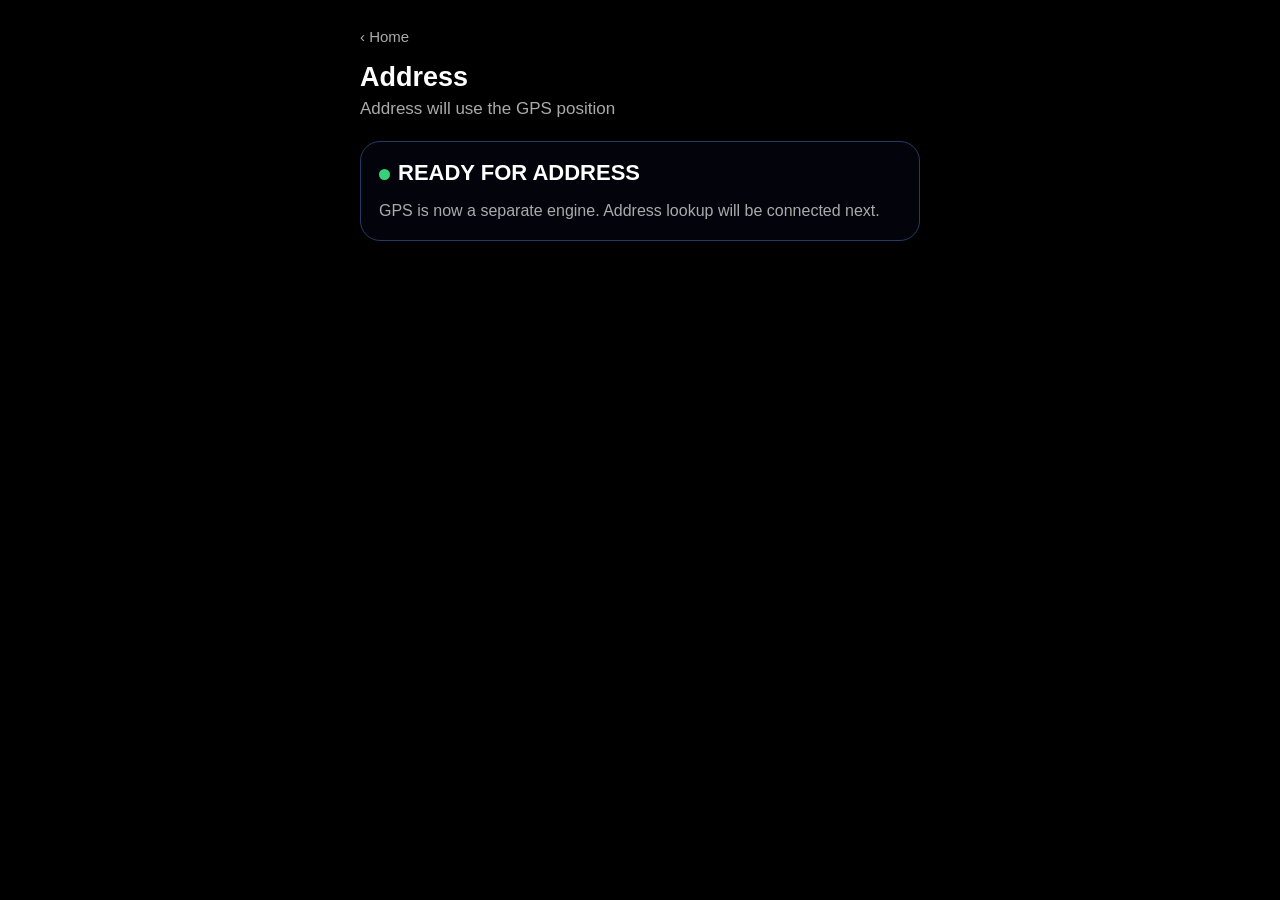
==== pages/address.html @ 516d3661 "Add modular page shell" ====
<!doctype html><html><head><meta charset="utf-8"><meta name="viewport" content="width=device-width,initial-scale=1,viewport-fit=cover"><title>Address</title><link rel="stylesheet" href="../css/gps.css"></head><body><main><div class="top"><a href="../index.html">‹ Home</a><h1>Address</h1><div class="sub">Address will use the GPS position</div></div><section class="status"><span class="dot"></span><b>READY FOR ADDRESS</b><div class="message">GPS is now a separate engine. Address lookup will be connected next.</div></section></main></body></html>
---- css/gps.css ----
*{box-sizing:border-box}html,body{margin:0;min-height:100%;font-family:-apple-system,BlinkMacSystemFont,"SF Pro Display",sans-serif;background:#000;color:#fff}body{padding:env(safe-area-inset-top) 18px env(safe-area-inset-bottom);display:flex;justify-content:center}main{width:min(560px,100%);padding:28px 0}.top a{color:#aaa;text-decoration:none;font-size:15px}.top h1{font-size:27px;margin:16px 0 6px}.sub{color:#aaa;font-size:17px;margin-bottom:22px}.status{padding:18px;border-radius:20px;background:#03040b;border:1px solid #243b63;margin-bottom:16px}.status b{font-size:22px}.dot{display:inline-block;width:11px;height:11px;border-radius:50%;background:#36d27a;margin-right:8px}.message{margin-top:14px;color:#aaa;line-height:1.4}.grid{display:grid;grid-template-columns:1fr 1fr;gap:12px}.card{padding:17px;border-radius:18px;background:#03040b;border:1px solid #243b63}.label{font-size:12px;color:#999;text-transform:uppercase}.value{font-size:20px;font-weight:600;margin-top:8px}button{width:100%;margin-top:18px;padding:17px;border:0;border-radius:18px;background:#fff;color:#111;font-size:17px;font-weight:700}.note{margin-top:18px;color:#999;font-size:13px;line-height:1.5}
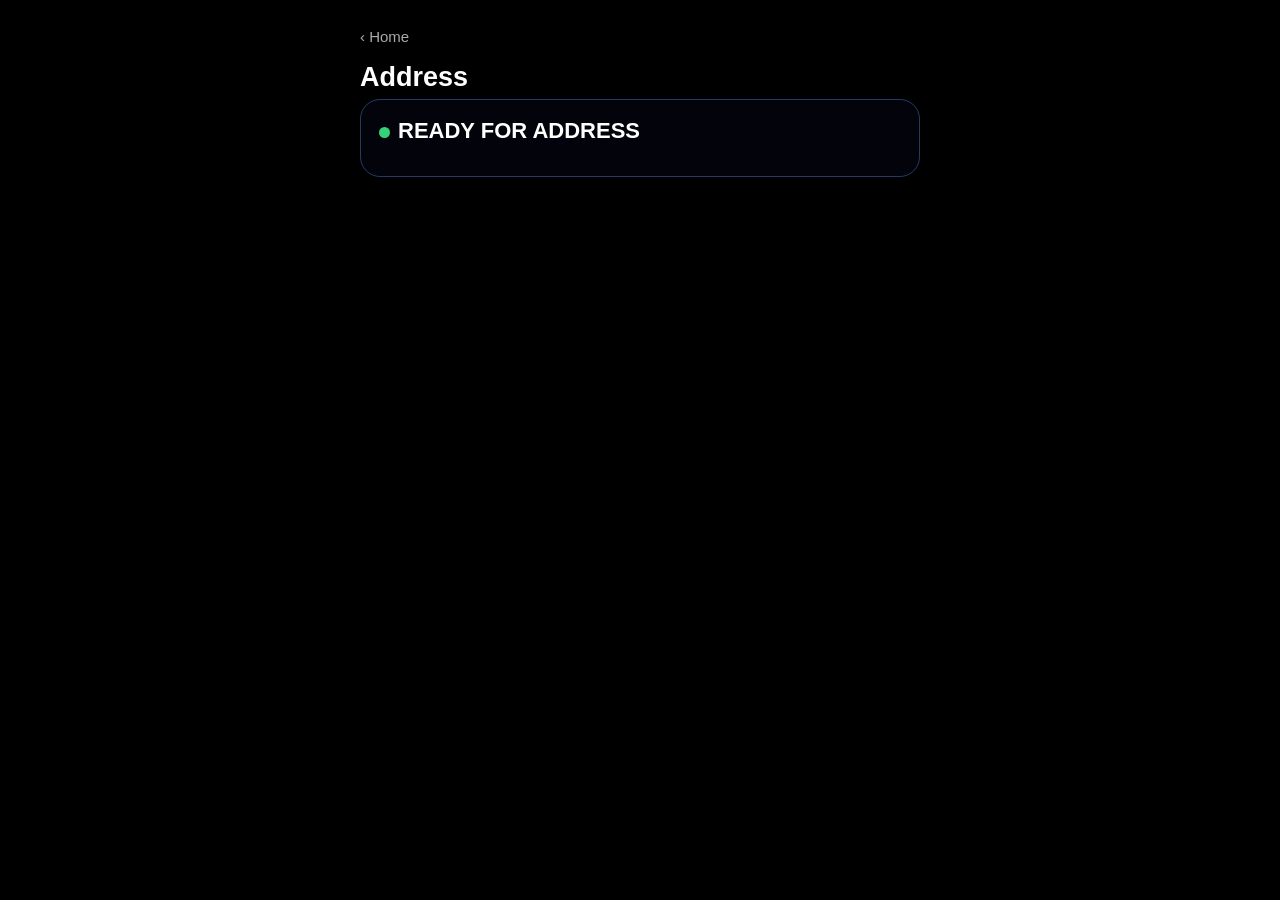
==== commit 6f56dbe7: "Simplify Address page" ====
--- a/pages/address.html
+++ b/pages/address.html
@@ -1 +1 @@
-<!doctype html><html><head><meta charset="utf-8"><meta name="viewport" content="width=device-width,initial-scale=1,viewport-fit=cover"><title>Address</title><link rel="stylesheet" href="../css/gps.css"></head><body><main><div class="top"><a href="../index.html">‹ Home</a><h1>Address</h1><div class="sub">Address will use the GPS position</div></div><section class="status"><span class="dot"></span><b>READY FOR ADDRESS</b><div class="message">GPS is now a separate engine. Address lookup will be connected next.</div></section></main></body></html>+<!doctype html><html><head><meta charset="utf-8"><meta name="viewport" content="width=device-width,initial-scale=1,viewport-fit=cover"><title>Address</title><link rel="stylesheet" href="../css/gps.css"></head><body><main><div class="top"><a href="../index.html">‹ Home</a><h1>Address</h1></div><section class="status"><span class="dot"></span><b>READY FOR ADDRESS</b><div class="message"></div></section></main></body></html>
--- a/css/gps.css
+++ b/css/gps.css
@@ -1 +1,7 @@
-*{box-sizing:border-box}html,body{margin:0;min-height:100%;font-family:-apple-system,BlinkMacSystemFont,"SF Pro Display",sans-serif;background:#000;color:#fff}body{padding:env(safe-area-inset-top) 18px env(safe-area-inset-bottom);display:flex;justify-content:center}main{width:min(560px,100%);padding:28px 0}.top a{color:#aaa;text-decoration:none;font-size:15px}.top h1{font-size:27px;margin:16px 0 6px}.sub{color:#aaa;font-size:17px;margin-bottom:22px}.status{padding:18px;border-radius:20px;background:#03040b;border:1px solid #243b63;margin-bottom:16px}.status b{font-size:22px}.dot{display:inline-block;width:11px;height:11px;border-radius:50%;background:#36d27a;margin-right:8px}.message{margin-top:14px;color:#aaa;line-height:1.4}.grid{display:grid;grid-template-columns:1fr 1fr;gap:12px}.card{padding:17px;border-radius:18px;background:#03040b;border:1px solid #243b63}.label{font-size:12px;color:#999;text-transform:uppercase}.value{font-size:20px;font-weight:600;margin-top:8px}button{width:100%;margin-top:18px;padding:17px;border:0;border-radius:18px;background:#fff;color:#111;font-size:17px;font-weight:700}.note{margin-top:18px;color:#999;font-size:13px;line-height:1.5}+*{box-sizing:border-box}html,body{margin:0;min-height:100%;font-family:-apple-system,BlinkMacSystemFont,"SF Pro Display",sans-serif;background:#000;color:#fff}body{padding:env(safe-area-inset-top) 18px env(safe-area-inset-bottom);display:flex;justify-content:center}main{width:min(560px,100%);padding:28px 0}.top a{color:#aaa;text-decoration:none;font-size:15px}.top h1{font-size:27px;margin:16px 0 6px}.sub{color:#aaa;font-size:17px;margin-bottom:22px}.status{padding:18px;border-radius:20px;background:#03040b;border:1px solid #243b63;margin-bottom:16px}.status b{font-size:22px}.dot{display:inline-block;width:11px;height:11px;border-radius:50%;background:#36d27a;margin-right:8px}.message{margin-top:14px;color:#aaa;line-height:1.4}.grid{display:grid;grid-template-columns:1fr 1fr;gap:12px}.card{padding:17px;border-radius:18px;background:#03040b;border:1px solid #243b63}.label{font-size:12px;color:#999;text-transform:uppercase}.value{font-size:20px;font-weight:600;margin-top:8px}button{width:100%;margin-top:18px;padding:17px;border:0;border-radius:18px;background:#fff;color:#111;font-size:17px;font-weight:700}.note{margin-top:18px;color:#999;font-size:13px;line-height:1.5}
+.status-controls{display:grid;grid-template-columns:1fr 1fr;gap:12px;margin-bottom:14px}
+.status-btn{border:1px solid #33445f;border-radius:18px;padding:15px;background:#10151e;color:#fff;display:flex;align-items:center;justify-content:center;gap:9px;font-size:16px;min-height:56px}
+.status-btn .status-dot{width:11px;height:11px;border-radius:50%;background:#888}
+.status-btn.on{border-color:#207a46;background:#092517}.status-btn.on .status-dot{background:#35d477}
+.status-btn.weak{border-color:#9a741d;background:#2a2108}.status-btn.weak .status-dot{background:#f2c94c}
+.status-btn.off{border-color:#873535;background:#2b0c0c}.status-btn.off .status-dot{background:#ef4d4d}
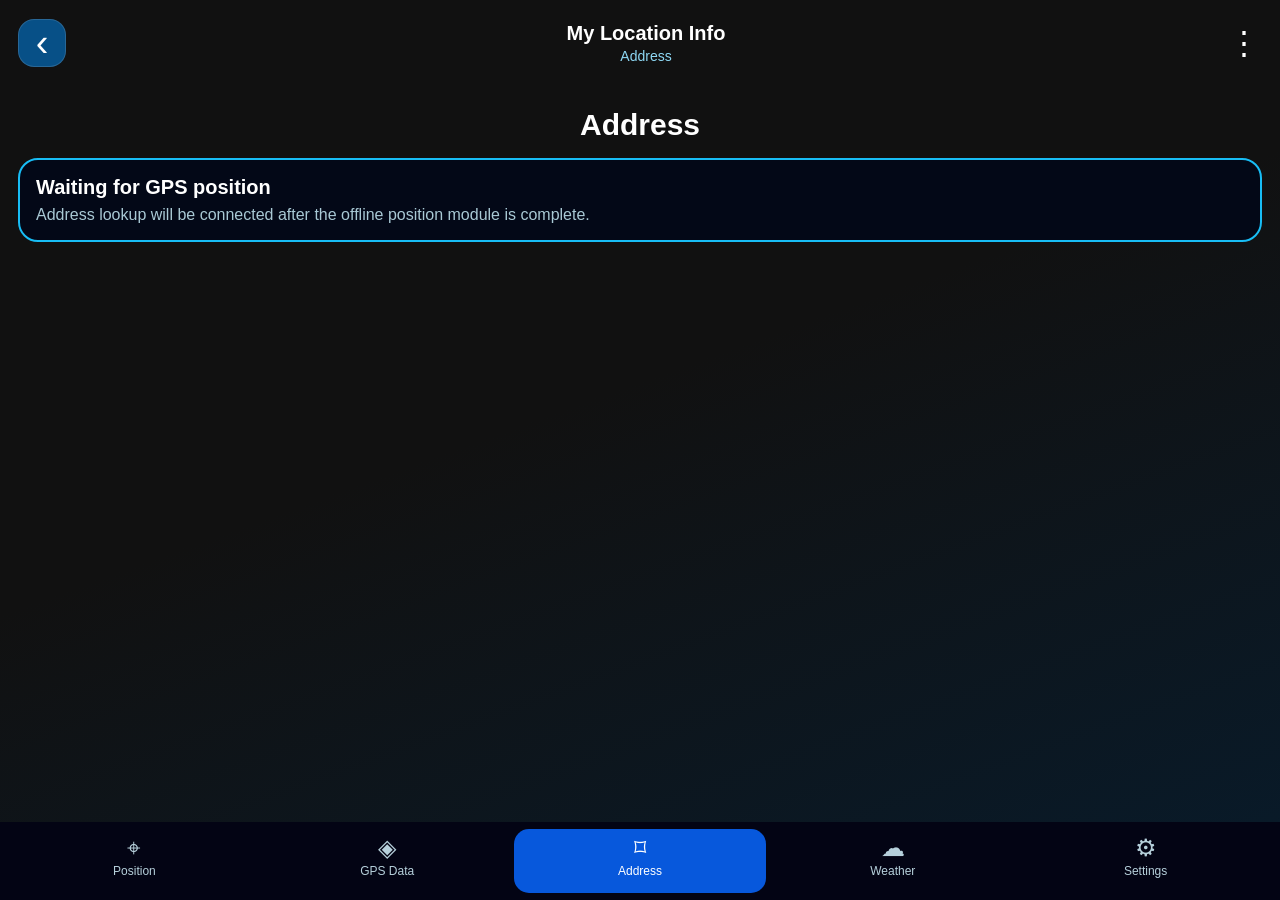
==== commit 54332352: "Make Address page fixed shell with vertical scrolling" ====
--- a/pages/address.html
+++ b/pages/address.html
@@ -1 +1 @@
-<!doctype html><html><head><meta charset="utf-8"><meta name="viewport" content="width=device-width,initial-scale=1,viewport-fit=cover"><title>Address</title><link rel="stylesheet" href="../css/gps.css"></head><body><main><div class="top"><a href="../index.html">‹ Home</a><h1>Address</h1></div><section class="status"><span class="dot"></span><b>READY FOR ADDRESS</b><div class="message"></div></section></main></body></html>+<!doctype html><html lang="en"><head><meta charset="utf-8"><meta name="viewport" content="width=device-width,initial-scale=1,viewport-fit=cover,user-scalable=no"><meta name="theme-color" content="#111"><title>Address — My Location Info</title><link rel="stylesheet" href="../css/gps.css"></head><body><main class="gpsPage"><header class="appHead"><a class="back" href="../index.html">‹</a><div><div class="appName">My Location Info</div><div class="pageName">Address</div></div><button class="menu">⋮</button></header><section class="scrollArea"><section class="positionHero"><h1>Address</h1></section><section class="fixBanner"><b>Waiting for GPS position</b><span>Address lookup will be connected after the offline position module is complete.</span></section></section><nav class="bottomNav"><a class="" href="position.html">⌖<span>Position</span></a><a class="" href="gps.html">◈<span>GPS Data</span></a><a class="active" href="address.html">⌑<span>Address</span></a><a class="" href="weather.html">☁<span>Weather</span></a><a href="../index.html">⚙<span>Settings</span></a></nav></main></body></html>
--- a/css/gps.css
+++ b/css/gps.css
@@ -1,7 +1 @@
-*{box-sizing:border-box}html,body{margin:0;min-height:100%;font-family:-apple-system,BlinkMacSystemFont,"SF Pro Display",sans-serif;background:#000;color:#fff}body{padding:env(safe-area-inset-top) 18px env(safe-area-inset-bottom);display:flex;justify-content:center}main{width:min(560px,100%);padding:28px 0}.top a{color:#aaa;text-decoration:none;font-size:15px}.top h1{font-size:27px;margin:16px 0 6px}.sub{color:#aaa;font-size:17px;margin-bottom:22px}.status{padding:18px;border-radius:20px;background:#03040b;border:1px solid #243b63;margin-bottom:16px}.status b{font-size:22px}.dot{display:inline-block;width:11px;height:11px;border-radius:50%;background:#36d27a;margin-right:8px}.message{margin-top:14px;color:#aaa;line-height:1.4}.grid{display:grid;grid-template-columns:1fr 1fr;gap:12px}.card{padding:17px;border-radius:18px;background:#03040b;border:1px solid #243b63}.label{font-size:12px;color:#999;text-transform:uppercase}.value{font-size:20px;font-weight:600;margin-top:8px}button{width:100%;margin-top:18px;padding:17px;border:0;border-radius:18px;background:#fff;color:#111;font-size:17px;font-weight:700}.note{margin-top:18px;color:#999;font-size:13px;line-height:1.5}
-.status-controls{display:grid;grid-template-columns:1fr 1fr;gap:12px;margin-bottom:14px}
-.status-btn{border:1px solid #33445f;border-radius:18px;padding:15px;background:#10151e;color:#fff;display:flex;align-items:center;justify-content:center;gap:9px;font-size:16px;min-height:56px}
-.status-btn .status-dot{width:11px;height:11px;border-radius:50%;background:#888}
-.status-btn.on{border-color:#207a46;background:#092517}.status-btn.on .status-dot{background:#35d477}
-.status-btn.weak{border-color:#9a741d;background:#2a2108}.status-btn.weak .status-dot{background:#f2c94c}
-.status-btn.off{border-color:#873535;background:#2b0c0c}.status-btn.off .status-dot{background:#ef4d4d}
+*{box-sizing:border-box}html,body{margin:0;width:100%;height:100%;overflow:hidden;font-family:-apple-system,BlinkMacSystemFont,"SF Pro Display",sans-serif;background:#111;color:#fff;touch-action:pan-y}body{padding:0}.gpsPage{width:100%;height:100%;position:fixed;inset:0;background:linear-gradient(160deg,#111,#111 45%,#081b2b);display:flex;flex-direction:column}.appHead{flex:0 0 auto;height:86px;padding:calc(env(safe-area-inset-top) + 8px) 18px 8px;display:grid;grid-template-columns:52px 1fr 40px;align-items:center;text-align:center}.back,.menu{width:48px;height:48px;border-radius:16px;border:1px solid #ffffff22;background:#075087;color:#fff;text-decoration:none;display:grid;place-items:center;font-size:38px;line-height:1}.menu{width:40px;background:transparent;border:0;font-size:32px}.appName{font-size:20px;font-weight:700}.pageName{font-size:14px;color:#8ed8f4;margin-top:3px}.scrollArea{flex:1;min-height:0;overflow-y:auto;overflow-x:hidden;-webkit-overflow-scrolling:touch;padding:10px 18px 100px}.gpsHero{display:flex;align-items:center;justify-content:center;gap:12px;margin:8px 0 18px}.satIcon{font-size:44px;color:#bcecff;text-shadow:0 0 18px #3bd5ff}.gpsHero h1{margin:0;font-size:29px}.gpsHero p{margin:3px 0 0;color:#aee8ff;font-size:16px}.dataCard{border:2px solid #18bdf5;border-radius:20px;background:#030817;margin:10px 0;padding:18px}.dataCard.two{display:grid;grid-template-columns:1fr 1fr}.dataCard.two>div+div{border-left:1px solid #263044;padding-left:18px}.dataCard label{display:block;color:#e4f6ff;font-size:16px;margin-bottom:10px}.dataCard strong{display:block;color:#fff;font-size:25px}.dataCard strong.available{color:#75f38d}.dataCard i{display:inline-block;width:12px;height:12px;border-radius:50%;background:#75f38d;box-shadow:0 0 12px #75f38d;margin-right:8px}.dataCard small{display:block;color:#a9c9d5;font-size:12px;margin-top:8px}.headingCard{cursor:pointer}.headingCard:active{transform:scale(.995)}.miniCompassFrame{margin:4px 0 10px;border:2px solid #18bdf5;border-radius:20px;background:#030817;padding:14px;display:grid;place-items:center}.miniCompass{width:118px;height:118px;border:2px solid #a7eaff;border-radius:50%;position:relative;color:#fff;background:radial-gradient(circle,#087aa544,#062a40)}.miniCompass:before,.miniCompass:after{content:"";position:absolute;left:50%;top:8px;bottom:8px;width:1px;background:#a7eaff44}.miniCompass:after{transform:rotate(90deg)}.miniCompass span{position:absolute;font-size:12px;font-weight:700}.miniCompass .n{top:7px;left:50%;transform:translateX(-50%);color:#ff7180}.miniCompass .e{right:8px;top:50%;transform:translateY(-50%)}.miniCompass .s{bottom:7px;left:50%;transform:translateX(-50%)}.miniCompass .w{left:8px;top:50%;transform:translateY(-50%)}.miniCompass .center{position:absolute;left:50%;top:50%;transform:translate(-50%,-50%);color:#9cecff}.infoCard{border:2px solid #18bdf5;border-radius:20px;background:#030817;margin:10px 0;padding:4px 16px}.infoCard>div{display:grid;grid-template-columns:28px 1fr 1.45fr;align-items:center;min-height:52px;border-bottom:1px solid #263044;gap:5px}.infoCard>div:last-child{border-bottom:0}.infoCard label{color:#e4f6ff;font-size:15px}.infoCard b{color:#fff;font-size:15px}.offlineBanner{border:2px solid #18bdf5;border-radius:20px;background:#030817;padding:14px 16px;display:flex;align-items:center;gap:10px;color:#fff;font-size:15px}.offlineBanner i{width:26px;height:26px;border-radius:50%;display:grid;place-items:center;background:#58e873;color:#06351a;font-style:normal;font-weight:800}.bottomNav{flex:0 0 auto;height:78px;padding:7px 8px calc(7px + env(safe-area-inset-bottom));background:#030414;display:grid;grid-template-columns:repeat(5,1fr);z-index:20}.bottomNav a{color:#b6d0db;text-decoration:none;text-align:center;font-size:24px;padding:5px 2px;border-radius:15px}.bottomNav a span{display:block;font-size:12px;margin-top:2px}.bottomNav a.active{background:#0758dc;color:#fff}.positionCards{display:grid;grid-template-columns:1fr 1fr;gap:12px}.positionCard{border:2px solid #18bdf5;border-radius:20px;background:#030817;padding:18px;min-height:104px}.positionCard label{display:block;color:#e4f6ff;font-size:15px}.positionCard strong{display:block;font-size:22px;margin-top:12px;word-break:break-word}.positionHero{padding:8px 0 12px;text-align:center}.positionHero h1{margin:4px 0;font-size:30px}.positionHero p{margin:0;color:#aee8ff}.fixBanner{border:2px solid #18bdf5;border-radius:20px;background:#030817;padding:16px;margin-bottom:12px}.fixBanner b{font-size:20px}.fixBanner span{display:block;color:#a9c9d5;margin-top:7px}.hide{display:none!important}
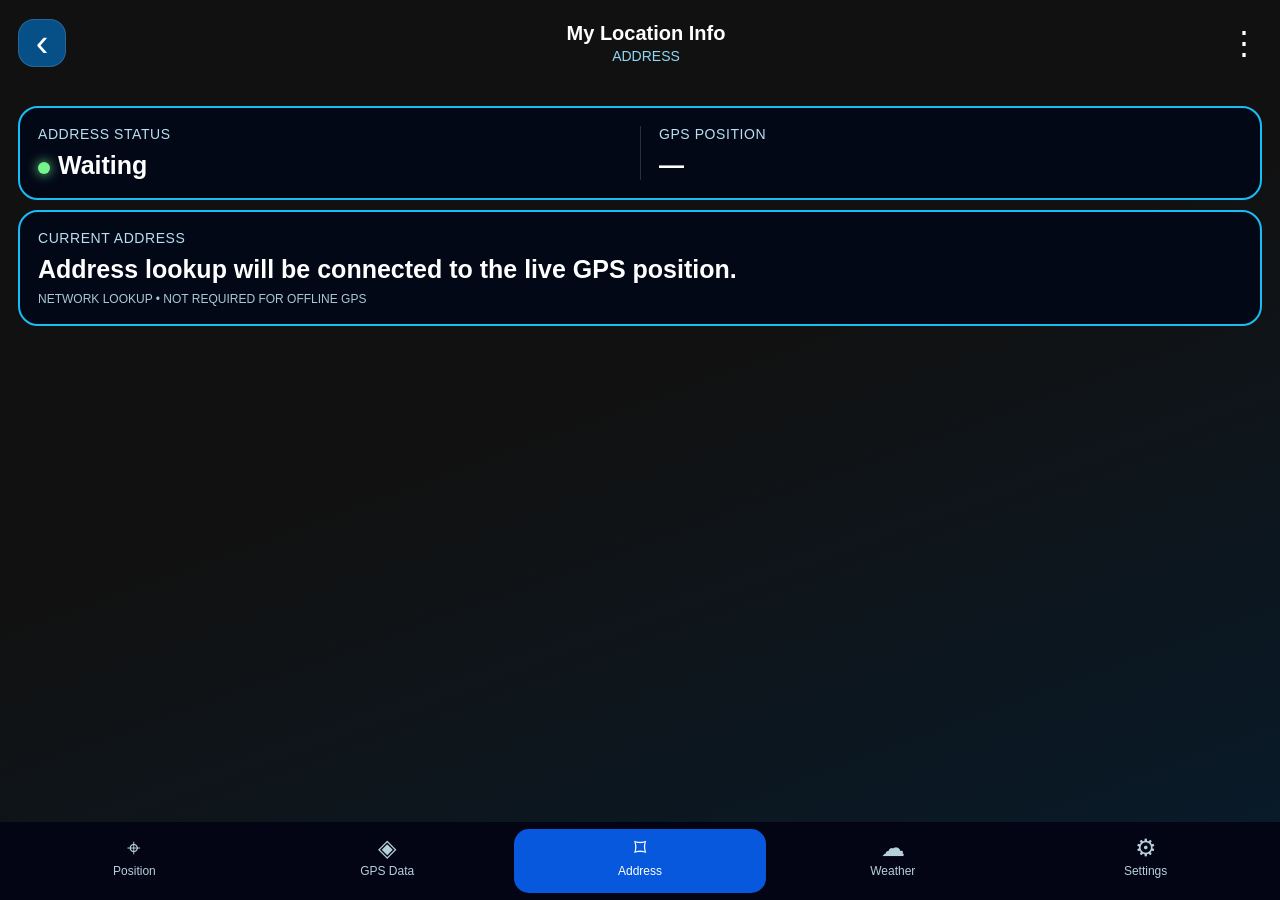
==== commit 76330cc7: "Rebuild fixed GPS navigation pages" ====
--- a/pages/address.html
+++ b/pages/address.html
@@ -1 +1 @@
-<!doctype html><html lang="en"><head><meta charset="utf-8"><meta name="viewport" content="width=device-width,initial-scale=1,viewport-fit=cover,user-scalable=no"><meta name="theme-color" content="#111"><title>Address — My Location Info</title><link rel="stylesheet" href="../css/gps.css"></head><body><main class="gpsPage"><header class="appHead"><a class="back" href="../index.html">‹</a><div><div class="appName">My Location Info</div><div class="pageName">Address</div></div><button class="menu">⋮</button></header><section class="scrollArea"><section class="positionHero"><h1>Address</h1></section><section class="fixBanner"><b>Waiting for GPS position</b><span>Address lookup will be connected after the offline position module is complete.</span></section></section><nav class="bottomNav"><a class="" href="position.html">⌖<span>Position</span></a><a class="" href="gps.html">◈<span>GPS Data</span></a><a class="active" href="address.html">⌑<span>Address</span></a><a class="" href="weather.html">☁<span>Weather</span></a><a href="../index.html">⚙<span>Settings</span></a></nav></main></body></html>+<!doctype html><html lang="en"><head><meta charset="utf-8"><meta name="viewport" content="width=device-width,initial-scale=1,viewport-fit=cover,user-scalable=no"><meta name="theme-color" content="#050505"><title>Address — My Location Info</title><link rel="stylesheet" href="../css/gps.css"></head><body><main class="gpsPage"><header class="appHead"><a class="back" href="../index.html">‹</a><div><div class="appName">My Location Info</div><div class="pageName">ADDRESS</div></div><button class="menu" type="button">⋮</button></header><section class="scrollArea"><section class="dataCard two"><div><label>Address Status</label><strong><i></i>Waiting</strong></div><div><label>GPS Position</label><strong id="coords">—</strong></div></section><section class="dataCard"><label>Current Address</label><strong id="addressText">Address lookup will be connected to the live GPS position.</strong><small>NETWORK LOOKUP • NOT REQUIRED FOR OFFLINE GPS</small></section></section><nav class="bottomNav"><a href="position.html">⌖<span>Position</span></a><a href="gps.html">◈<span>GPS Data</span></a><a class="active" href="address.html">⌑<span>Address</span></a><a href="weather.html">☁<span>Weather</span></a><a href="../index.html">⚙<span>Settings</span></a></nav></main><script src="../js/gps-engine.js"></script><script>(function(){addEventListener("gpsfix",e=>{const c=e.detail||{};if(Number.isFinite(c.latitude)&&Number.isFinite(c.longitude))document.getElementById("coords").textContent=c.latitude.toFixed(6)+"°, "+c.longitude.toFixed(6)+"°"});addEventListener("pageshow",()=>window.MyLocationGPS?.start())})();</script></body></html>
--- a/css/gps.css
+++ b/css/gps.css
@@ -1 +1 @@
-*{box-sizing:border-box}html,body{margin:0;width:100%;height:100%;overflow:hidden;font-family:-apple-system,BlinkMacSystemFont,"SF Pro Display",sans-serif;background:#111;color:#fff;touch-action:pan-y}body{padding:0}.gpsPage{width:100%;height:100%;position:fixed;inset:0;background:linear-gradient(160deg,#111,#111 45%,#081b2b);display:flex;flex-direction:column}.appHead{flex:0 0 auto;height:86px;padding:calc(env(safe-area-inset-top) + 8px) 18px 8px;display:grid;grid-template-columns:52px 1fr 40px;align-items:center;text-align:center}.back,.menu{width:48px;height:48px;border-radius:16px;border:1px solid #ffffff22;background:#075087;color:#fff;text-decoration:none;display:grid;place-items:center;font-size:38px;line-height:1}.menu{width:40px;background:transparent;border:0;font-size:32px}.appName{font-size:20px;font-weight:700}.pageName{font-size:14px;color:#8ed8f4;margin-top:3px}.scrollArea{flex:1;min-height:0;overflow-y:auto;overflow-x:hidden;-webkit-overflow-scrolling:touch;padding:10px 18px 100px}.gpsHero{display:flex;align-items:center;justify-content:center;gap:12px;margin:8px 0 18px}.satIcon{font-size:44px;color:#bcecff;text-shadow:0 0 18px #3bd5ff}.gpsHero h1{margin:0;font-size:29px}.gpsHero p{margin:3px 0 0;color:#aee8ff;font-size:16px}.dataCard{border:2px solid #18bdf5;border-radius:20px;background:#030817;margin:10px 0;padding:18px}.dataCard.two{display:grid;grid-template-columns:1fr 1fr}.dataCard.two>div+div{border-left:1px solid #263044;padding-left:18px}.dataCard label{display:block;color:#e4f6ff;font-size:16px;margin-bottom:10px}.dataCard strong{display:block;color:#fff;font-size:25px}.dataCard strong.available{color:#75f38d}.dataCard i{display:inline-block;width:12px;height:12px;border-radius:50%;background:#75f38d;box-shadow:0 0 12px #75f38d;margin-right:8px}.dataCard small{display:block;color:#a9c9d5;font-size:12px;margin-top:8px}.headingCard{cursor:pointer}.headingCard:active{transform:scale(.995)}.miniCompassFrame{margin:4px 0 10px;border:2px solid #18bdf5;border-radius:20px;background:#030817;padding:14px;display:grid;place-items:center}.miniCompass{width:118px;height:118px;border:2px solid #a7eaff;border-radius:50%;position:relative;color:#fff;background:radial-gradient(circle,#087aa544,#062a40)}.miniCompass:before,.miniCompass:after{content:"";position:absolute;left:50%;top:8px;bottom:8px;width:1px;background:#a7eaff44}.miniCompass:after{transform:rotate(90deg)}.miniCompass span{position:absolute;font-size:12px;font-weight:700}.miniCompass .n{top:7px;left:50%;transform:translateX(-50%);color:#ff7180}.miniCompass .e{right:8px;top:50%;transform:translateY(-50%)}.miniCompass .s{bottom:7px;left:50%;transform:translateX(-50%)}.miniCompass .w{left:8px;top:50%;transform:translateY(-50%)}.miniCompass .center{position:absolute;left:50%;top:50%;transform:translate(-50%,-50%);color:#9cecff}.infoCard{border:2px solid #18bdf5;border-radius:20px;background:#030817;margin:10px 0;padding:4px 16px}.infoCard>div{display:grid;grid-template-columns:28px 1fr 1.45fr;align-items:center;min-height:52px;border-bottom:1px solid #263044;gap:5px}.infoCard>div:last-child{border-bottom:0}.infoCard label{color:#e4f6ff;font-size:15px}.infoCard b{color:#fff;font-size:15px}.offlineBanner{border:2px solid #18bdf5;border-radius:20px;background:#030817;padding:14px 16px;display:flex;align-items:center;gap:10px;color:#fff;font-size:15px}.offlineBanner i{width:26px;height:26px;border-radius:50%;display:grid;place-items:center;background:#58e873;color:#06351a;font-style:normal;font-weight:800}.bottomNav{flex:0 0 auto;height:78px;padding:7px 8px calc(7px + env(safe-area-inset-bottom));background:#030414;display:grid;grid-template-columns:repeat(5,1fr);z-index:20}.bottomNav a{color:#b6d0db;text-decoration:none;text-align:center;font-size:24px;padding:5px 2px;border-radius:15px}.bottomNav a span{display:block;font-size:12px;margin-top:2px}.bottomNav a.active{background:#0758dc;color:#fff}.positionCards{display:grid;grid-template-columns:1fr 1fr;gap:12px}.positionCard{border:2px solid #18bdf5;border-radius:20px;background:#030817;padding:18px;min-height:104px}.positionCard label{display:block;color:#e4f6ff;font-size:15px}.positionCard strong{display:block;font-size:22px;margin-top:12px;word-break:break-word}.positionHero{padding:8px 0 12px;text-align:center}.positionHero h1{margin:4px 0;font-size:30px}.positionHero p{margin:0;color:#aee8ff}.fixBanner{border:2px solid #18bdf5;border-radius:20px;background:#030817;padding:16px;margin-bottom:12px}.fixBanner b{font-size:20px}.fixBanner span{display:block;color:#a9c9d5;margin-top:7px}.hide{display:none!important}+*{box-sizing:border-box}html,body{margin:0;width:100%;height:100%;overflow:hidden;font-family:-apple-system,BlinkMacSystemFont,"SF Pro Display",sans-serif;background:#111;color:#fff;touch-action:pan-y}body{padding:0}.gpsPage{width:100%;height:100%;position:fixed;inset:0;background:linear-gradient(160deg,#111,#111 45%,#081b2b);display:flex;flex-direction:column}.appHead{flex:0 0 auto;height:86px;padding:calc(env(safe-area-inset-top) + 8px) 18px 8px;display:grid;grid-template-columns:52px 1fr 40px;align-items:center;text-align:center}.back,.menu{width:48px;height:48px;border-radius:16px;border:1px solid #ffffff22;background:#075087;color:#fff;text-decoration:none;display:grid;place-items:center;font-size:38px;line-height:1}.menu{width:40px;background:transparent;border:0;font-size:32px}.appName{font-size:20px;font-weight:700}.pageName{font-size:14px;color:#8ed8f4;margin-top:3px}.scrollArea{flex:1;min-height:0;overflow-y:auto;overflow-x:hidden;-webkit-overflow-scrolling:touch;padding:10px 18px 100px}.gpsHero{display:flex;align-items:center;justify-content:center;gap:12px;margin:8px 0 18px}.satIcon{font-size:44px;color:#bcecff;text-shadow:0 0 18px #3bd5ff}.gpsHero h1{margin:0;font-size:29px}.gpsHero p{margin:3px 0 0;color:#aee8ff;font-size:16px}.dataCard{border:2px solid #18bdf5;border-radius:20px;background:#030817;margin:10px 0;padding:18px}.dataCard.two{display:grid;grid-template-columns:1fr 1fr}.dataCard.two>div+div{border-left:1px solid #263044;padding-left:18px}.dataCard label{display:block;color:#b9dff0;font-size:14px;letter-spacing:.04em;margin-bottom:9px;text-transform:uppercase}.dataCard strong{font-size:24px;line-height:1.15}.dataCard small{font-size:11px;color:#9fc3d3}.dataCard strong{display:block;color:#fff;font-size:25px}.dataCard strong.available{color:#75f38d}.dataCard i{display:inline-block;width:12px;height:12px;border-radius:50%;background:#75f38d;box-shadow:0 0 12px #75f38d;margin-right:8px}.dataCard small{display:block;color:#a9c9d5;font-size:12px;margin-top:8px}.headingCard{cursor:pointer}.headingCard:active{transform:scale(.995)}.miniCompassFrame{margin:4px 0 10px;border:2px solid #18bdf5;border-radius:20px;background:#030817;padding:14px;display:grid;place-items:center}.miniCompass{width:118px;height:118px;border:2px solid #a7eaff;border-radius:50%;position:relative;color:#fff;background:radial-gradient(circle,#087aa544,#062a40)}.miniCompass:before,.miniCompass:after{content:"";position:absolute;left:50%;top:8px;bottom:8px;width:1px;background:#a7eaff44}.miniCompass:after{transform:rotate(90deg)}.miniCompass span{position:absolute;font-size:12px;font-weight:700}.miniCompass .n{top:7px;left:50%;transform:translateX(-50%);color:#ff7180}.miniCompass .e{right:8px;top:50%;transform:translateY(-50%)}.miniCompass .s{bottom:7px;left:50%;transform:translateX(-50%)}.miniCompass .w{left:8px;top:50%;transform:translateY(-50%)}.miniCompass .center{position:absolute;left:50%;top:50%;transform:translate(-50%,-50%);color:#9cecff}.infoCard{border:2px solid #18bdf5;border-radius:20px;background:#030817;margin:10px 0;padding:4px 16px}.infoCard>div{display:grid;grid-template-columns:28px 1fr 1.45fr;align-items:center;min-height:52px;border-bottom:1px solid #263044;gap:5px}.infoCard>div:last-child{border-bottom:0}.infoCard label{color:#e4f6ff;font-size:15px}.infoCard b{color:#fff;font-size:15px}.offlineBanner{border:2px solid #18bdf5;border-radius:20px;background:#030817;padding:14px 16px;display:flex;align-items:center;gap:10px;color:#fff;font-size:15px}.offlineBanner i{width:26px;height:26px;border-radius:50%;display:grid;place-items:center;background:#58e873;color:#06351a;font-style:normal;font-weight:800}.bottomNav{flex:0 0 auto;height:78px;padding:7px 8px calc(7px + env(safe-area-inset-bottom));background:#030414;display:grid;grid-template-columns:repeat(5,1fr);z-index:20}.bottomNav a{color:#b6d0db;text-decoration:none;text-align:center;font-size:24px;padding:5px 2px;border-radius:15px}.bottomNav a span{display:block;font-size:12px;margin-top:2px}.bottomNav a.active{background:#0758dc;color:#fff}.positionCards{display:grid;grid-template-columns:1fr 1fr;gap:12px}.positionCard{border:2px solid #18bdf5;border-radius:20px;background:#030817;padding:18px;min-height:104px}.positionCard label{display:block;color:#e4f6ff;font-size:15px}.positionCard strong{display:block;font-size:22px;margin-top:12px;word-break:break-word}.positionHero{padding:8px 0 12px;text-align:center}.positionHero h1{margin:4px 0;font-size:30px}.positionHero p{margin:0;color:#aee8ff}.fixBanner{border:2px solid #18bdf5;border-radius:20px;background:#030817;padding:16px;margin-bottom:12px}.fixBanner b{font-size:20px}.fixBanner span{display:block;color:#a9c9d5;margin-top:7px}.hide{display:none!important}
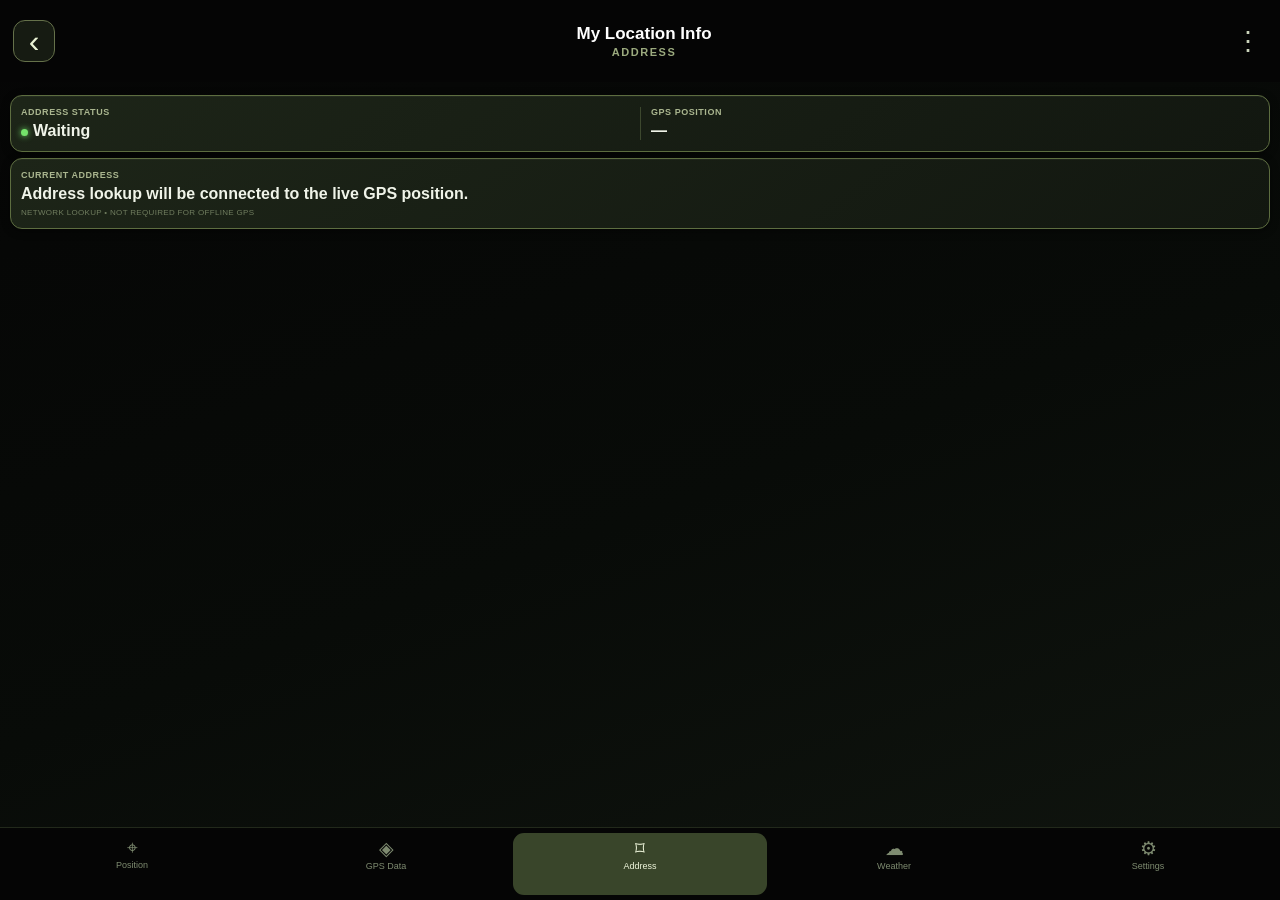
==== commit aefee03b: "Enable touch descriptions on all navigation tabs" ====
--- a/pages/address.html
+++ b/pages/address.html
@@ -1 +1 @@
-<!doctype html><html lang="en"><head><meta charset="utf-8"><meta name="viewport" content="width=device-width,initial-scale=1,viewport-fit=cover,user-scalable=no"><meta name="theme-color" content="#050505"><title>Address — My Location Info</title><link rel="stylesheet" href="../css/gps.css"></head><body><main class="gpsPage"><header class="appHead"><a class="back" href="../index.html">‹</a><div><div class="appName">My Location Info</div><div class="pageName">ADDRESS</div></div><button class="menu" type="button">⋮</button></header><section class="scrollArea"><section class="dataCard two"><div><label>Address Status</label><strong><i></i>Waiting</strong></div><div><label>GPS Position</label><strong id="coords">—</strong></div></section><section class="dataCard"><label>Current Address</label><strong id="addressText">Address lookup will be connected to the live GPS position.</strong><small>NETWORK LOOKUP • NOT REQUIRED FOR OFFLINE GPS</small></section></section><nav class="bottomNav"><a href="position.html">⌖<span>Position</span></a><a href="gps.html">◈<span>GPS Data</span></a><a class="active" href="address.html">⌑<span>Address</span></a><a href="weather.html">☁<span>Weather</span></a><a href="../index.html">⚙<span>Settings</span></a></nav></main><script src="../js/gps-engine.js"></script><script>(function(){addEventListener("gpsfix",e=>{const c=e.detail||{};if(Number.isFinite(c.latitude)&&Number.isFinite(c.longitude))document.getElementById("coords").textContent=c.latitude.toFixed(6)+"°, "+c.longitude.toFixed(6)+"°"});addEventListener("pageshow",()=>window.MyLocationGPS?.start())})();</script></body></html>+<!doctype html><html lang="en"><head><meta charset="utf-8"><meta name="viewport" content="width=device-width,initial-scale=1,viewport-fit=cover,user-scalable=no"><meta name="theme-color" content="#050505"><title>Address — My Location Info</title><link rel="stylesheet" href="../css/gps.css"></head><body><main class="gpsPage"><header class="appHead"><a class="back" href="../index.html">‹</a><div><div class="appName">My Location Info</div><div class="pageName">ADDRESS</div></div><button class="menu" type="button">⋮</button></header><section class="scrollArea"><section class="dataCard two"><div><label>Address Status</label><strong><i></i>Waiting</strong></div><div><label>GPS Position</label><strong id="coords">—</strong></div></section><section class="dataCard"><label>Current Address</label><strong id="addressText">Address lookup will be connected to the live GPS position.</strong><small>NETWORK LOOKUP • NOT REQUIRED FOR OFFLINE GPS</small></section></section><nav class="bottomNav"><a href="position.html">⌖<span>Position</span></a><a href="gps.html">◈<span>GPS Data</span></a><a class="active" href="address.html">⌑<span>Address</span></a><a href="weather.html">☁<span>Weather</span></a><a href="../index.html">⚙<span>Settings</span></a></nav></main><script src="../js/gps-engine.js"></script><script>(function(){addEventListener("gpsfix",e=>{const c=e.detail||{};if(Number.isFinite(c.latitude)&&Number.isFinite(c.longitude))document.getElementById("coords").textContent=c.latitude.toFixed(6)+"°, "+c.longitude.toFixed(6)+"°"});addEventListener("pageshow",()=>window.MyLocationGPS?.start())})();</script><script src="../js/tab-descriptions.js"></script></body></html>
--- a/css/gps.css
+++ b/css/gps.css
@@ -1 +1 @@
-*{box-sizing:border-box}html,body{margin:0;width:100%;height:100%;overflow:hidden;font-family:-apple-system,BlinkMacSystemFont,"SF Pro Display",sans-serif;background:#111;color:#fff;touch-action:pan-y}body{padding:0}.gpsPage{width:100%;height:100%;position:fixed;inset:0;background:linear-gradient(160deg,#111,#111 45%,#081b2b);display:flex;flex-direction:column}.appHead{flex:0 0 auto;height:86px;padding:calc(env(safe-area-inset-top) + 8px) 18px 8px;display:grid;grid-template-columns:52px 1fr 40px;align-items:center;text-align:center}.back,.menu{width:48px;height:48px;border-radius:16px;border:1px solid #ffffff22;background:#075087;color:#fff;text-decoration:none;display:grid;place-items:center;font-size:38px;line-height:1}.menu{width:40px;background:transparent;border:0;font-size:32px}.appName{font-size:20px;font-weight:700}.pageName{font-size:14px;color:#8ed8f4;margin-top:3px}.scrollArea{flex:1;min-height:0;overflow-y:auto;overflow-x:hidden;-webkit-overflow-scrolling:touch;padding:10px 18px 100px}.gpsHero{display:flex;align-items:center;justify-content:center;gap:12px;margin:8px 0 18px}.satIcon{font-size:44px;color:#bcecff;text-shadow:0 0 18px #3bd5ff}.gpsHero h1{margin:0;font-size:29px}.gpsHero p{margin:3px 0 0;color:#aee8ff;font-size:16px}.dataCard{border:2px solid #18bdf5;border-radius:20px;background:#030817;margin:10px 0;padding:18px}.dataCard.two{display:grid;grid-template-columns:1fr 1fr}.dataCard.two>div+div{border-left:1px solid #263044;padding-left:18px}.dataCard label{display:block;color:#b9dff0;font-size:14px;letter-spacing:.04em;margin-bottom:9px;text-transform:uppercase}.dataCard strong{font-size:24px;line-height:1.15}.dataCard small{font-size:11px;color:#9fc3d3}.dataCard strong{display:block;color:#fff;font-size:25px}.dataCard strong.available{color:#75f38d}.dataCard i{display:inline-block;width:12px;height:12px;border-radius:50%;background:#75f38d;box-shadow:0 0 12px #75f38d;margin-right:8px}.dataCard small{display:block;color:#a9c9d5;font-size:12px;margin-top:8px}.headingCard{cursor:pointer}.headingCard:active{transform:scale(.995)}.miniCompassFrame{margin:4px 0 10px;border:2px solid #18bdf5;border-radius:20px;background:#030817;padding:14px;display:grid;place-items:center}.miniCompass{width:118px;height:118px;border:2px solid #a7eaff;border-radius:50%;position:relative;color:#fff;background:radial-gradient(circle,#087aa544,#062a40)}.miniCompass:before,.miniCompass:after{content:"";position:absolute;left:50%;top:8px;bottom:8px;width:1px;background:#a7eaff44}.miniCompass:after{transform:rotate(90deg)}.miniCompass span{position:absolute;font-size:12px;font-weight:700}.miniCompass .n{top:7px;left:50%;transform:translateX(-50%);color:#ff7180}.miniCompass .e{right:8px;top:50%;transform:translateY(-50%)}.miniCompass .s{bottom:7px;left:50%;transform:translateX(-50%)}.miniCompass .w{left:8px;top:50%;transform:translateY(-50%)}.miniCompass .center{position:absolute;left:50%;top:50%;transform:translate(-50%,-50%);color:#9cecff}.infoCard{border:2px solid #18bdf5;border-radius:20px;background:#030817;margin:10px 0;padding:4px 16px}.infoCard>div{display:grid;grid-template-columns:28px 1fr 1.45fr;align-items:center;min-height:52px;border-bottom:1px solid #263044;gap:5px}.infoCard>div:last-child{border-bottom:0}.infoCard label{color:#e4f6ff;font-size:15px}.infoCard b{color:#fff;font-size:15px}.offlineBanner{border:2px solid #18bdf5;border-radius:20px;background:#030817;padding:14px 16px;display:flex;align-items:center;gap:10px;color:#fff;font-size:15px}.offlineBanner i{width:26px;height:26px;border-radius:50%;display:grid;place-items:center;background:#58e873;color:#06351a;font-style:normal;font-weight:800}.bottomNav{flex:0 0 auto;height:78px;padding:7px 8px calc(7px + env(safe-area-inset-bottom));background:#030414;display:grid;grid-template-columns:repeat(5,1fr);z-index:20}.bottomNav a{color:#b6d0db;text-decoration:none;text-align:center;font-size:24px;padding:5px 2px;border-radius:15px}.bottomNav a span{display:block;font-size:12px;margin-top:2px}.bottomNav a.active{background:#0758dc;color:#fff}.positionCards{display:grid;grid-template-columns:1fr 1fr;gap:12px}.positionCard{border:2px solid #18bdf5;border-radius:20px;background:#030817;padding:18px;min-height:104px}.positionCard label{display:block;color:#e4f6ff;font-size:15px}.positionCard strong{display:block;font-size:22px;margin-top:12px;word-break:break-word}.positionHero{padding:8px 0 12px;text-align:center}.positionHero h1{margin:4px 0;font-size:30px}.positionHero p{margin:0;color:#aee8ff}.fixBanner{border:2px solid #18bdf5;border-radius:20px;background:#030817;padding:16px;margin-bottom:12px}.fixBanner b{font-size:20px}.fixBanner span{display:block;color:#a9c9d5;margin-top:7px}.hide{display:none!important}+*{box-sizing:border-box}html,body{margin:0;width:100%;height:100%;overflow:hidden;background:#050505;color:#fff;font-family:-apple-system,BlinkMacSystemFont,"SF Pro Text",sans-serif;touch-action:pan-y}body{overscroll-behavior-x:none}.gpsPage{position:fixed;inset:0;display:flex;flex-direction:column;background:linear-gradient(160deg,#050505,#080b08 55%,#10150f)}.appHead{flex:0 0 auto;height:82px;padding:calc(env(safe-area-inset-top) + 6px) 13px 6px;display:grid;grid-template-columns:46px 1fr 38px;align-items:center;text-align:center;background:#050505;z-index:30}.back{width:42px;height:42px;border-radius:12px;border:1px solid #65714a;background:#161b12;color:#e9f2d4;text-decoration:none;display:grid;place-items:center;font-size:32px}.menu{background:transparent;border:0;color:#cbd4bb;font-size:26px}.appName{font-size:17px;font-weight:700}.pageName{font-size:11px;font-weight:700;letter-spacing:.14em;color:#9baa7e;margin-top:2px}.scrollArea{flex:1;min-height:0;overflow-y:auto;overflow-x:hidden;-webkit-overflow-scrolling:touch;overscroll-behavior-x:none;touch-action:pan-y;padding:7px 10px calc(91px + env(safe-area-inset-bottom))}.dataCard,.infoCard,.offlineBanner{border:1px solid #5d6d40;border-radius:12px;background:linear-gradient(145deg,#1d2518,#121710);box-shadow:inset 0 1px #ffffff09,0 2px 8px #0007}.dataCard{margin:6px 0;padding:11px 10px}.dataCard.two{display:grid;grid-template-columns:1fr 1fr}.dataCard.three{display:grid;grid-template-columns:repeat(3,1fr)}.dataCard.two>div+div,.dataCard.three>div+div{border-left:1px solid #3d482e;padding-left:10px}.dataCard label{display:block;color:#aab68f;font-size:9px;font-weight:700;letter-spacing:.06em;text-transform:uppercase;margin-bottom:5px}.dataCard strong{display:block;color:#f0f4e9;font-size:16px;font-weight:700;line-height:1.15;overflow-wrap:anywhere}.dataCard small{display:block;color:#707d5f;font-size:8px;margin-top:4px;letter-spacing:.04em}.dataCard i{display:inline-block;width:7px;height:7px;border-radius:50%;background:#74e26a;box-shadow:0 0 6px #74e26a;margin-right:5px}.headingCard{cursor:pointer}.miniCompassFrame{margin:5px 0 7px;padding:9px;min-height:132px;border:1px solid #5d6d40;border-radius:12px;background:#10150d;display:grid;place-items:center}.miniCompass{width:105px;height:105px;border:2px solid #7d8f58;border-radius:50%;position:relative;background:radial-gradient(circle,#29351e,#0d110b 68%)}.miniCompass:before,.miniCompass:after{content:"";position:absolute;left:50%;top:7px;bottom:7px;width:1px;background:#6f7d4e55}.miniCompass:after{transform:rotate(90deg)}.miniCompass span{position:absolute;font-size:10px;font-weight:800;color:#dfe9c9}.miniCompass .n{top:5px;left:50%;transform:translateX(-50%);color:#f48a8a}.miniCompass .e{right:6px;top:50%;transform:translateY(-50%)}.miniCompass .s{bottom:5px;left:50%;transform:translateX(-50%)}.miniCompass .w{left:6px;top:50%;transform:translateY(-50%)}.miniCompass .center{position:absolute;left:50%;top:50%;transform:translate(-50%,-50%);font-size:16px;color:#d9e8b7}.infoCard{margin:6px 0;padding:1px 10px}.infoCard>div{display:grid;grid-template-columns:20px 1fr 1.35fr;gap:4px;align-items:center;min-height:40px;border-bottom:1px solid #35402b}.infoCard>div:last-child{border-bottom:0}.infoCard span{font-size:11px;color:#91a56d}.infoCard label{font-size:10px;color:#aeb99a}.infoCard b{font-size:10px;color:#e8eee0;overflow-wrap:anywhere}.offlineBanner{margin-top:6px;padding:9px 10px;display:flex;align-items:center;gap:7px;color:#dce7c9;font-size:10px}.offlineBanner i{width:20px;height:20px;border-radius:50%;display:grid;place-items:center;background:#72d962;color:#12200f;font-style:normal;font-weight:900}.bottomNav{flex:0 0 auto;height:73px;padding:5px 5px calc(5px + env(safe-area-inset-bottom));background:#050505;border-top:1px solid #22291b;display:grid;grid-template-columns:repeat(5,1fr);z-index:30}.bottomNav a{color:#7e8b70;text-decoration:none;text-align:center;font-size:19px;padding:4px 2px;border-radius:11px}.bottomNav a span{display:block;font-size:9px;margin-top:1px}.bottomNav a.active{background:#39452a;color:#eff6dc}.positionCards{display:grid;grid-template-columns:1fr 1fr;gap:8px}.positionCard{border:1px solid #5d6d40;border-radius:12px;background:#182013;padding:12px;min-height:88px}.positionCard label{display:block;color:#aebd91;font-size:10px}.positionCard strong{display:block;font-size:17px;margin-top:7px;overflow-wrap:anywhere}.positionHero{padding:5px 0 8px;text-align:center}.positionHero h1{margin:3px 0;font-size:22px}.positionHero p{margin:0;color:#89977a;font-size:11px}.fixBanner{border:1px solid #5d6d40;border-radius:12px;background:#182013;padding:12px;margin-bottom:8px}.fixBanner b{font-size:15px}.fixBanner span{display:block;color:#99a88a;margin-top:5px;font-size:11px}.tabDescription{position:fixed;left:50%;top:50%;transform:translate(-50%,-50%) scale(.96);width:min(78%,330px);padding:16px 18px;border:1px solid #6c8050;border-radius:15px;background:rgba(12,17,10,.96);color:#edf5df;text-align:center;font-size:14px;line-height:1.4;box-shadow:0 12px 35px #000b;opacity:0;pointer-events:none;z-index:100;transition:opacity .16s ease,transform .16s ease}.tabDescription.show{opacity:1;transform:translate(-50%,-50%) scale(1)}.compactCompass{min-height:120px}.compactCompass .miniCompass{width:96px;height:96px}
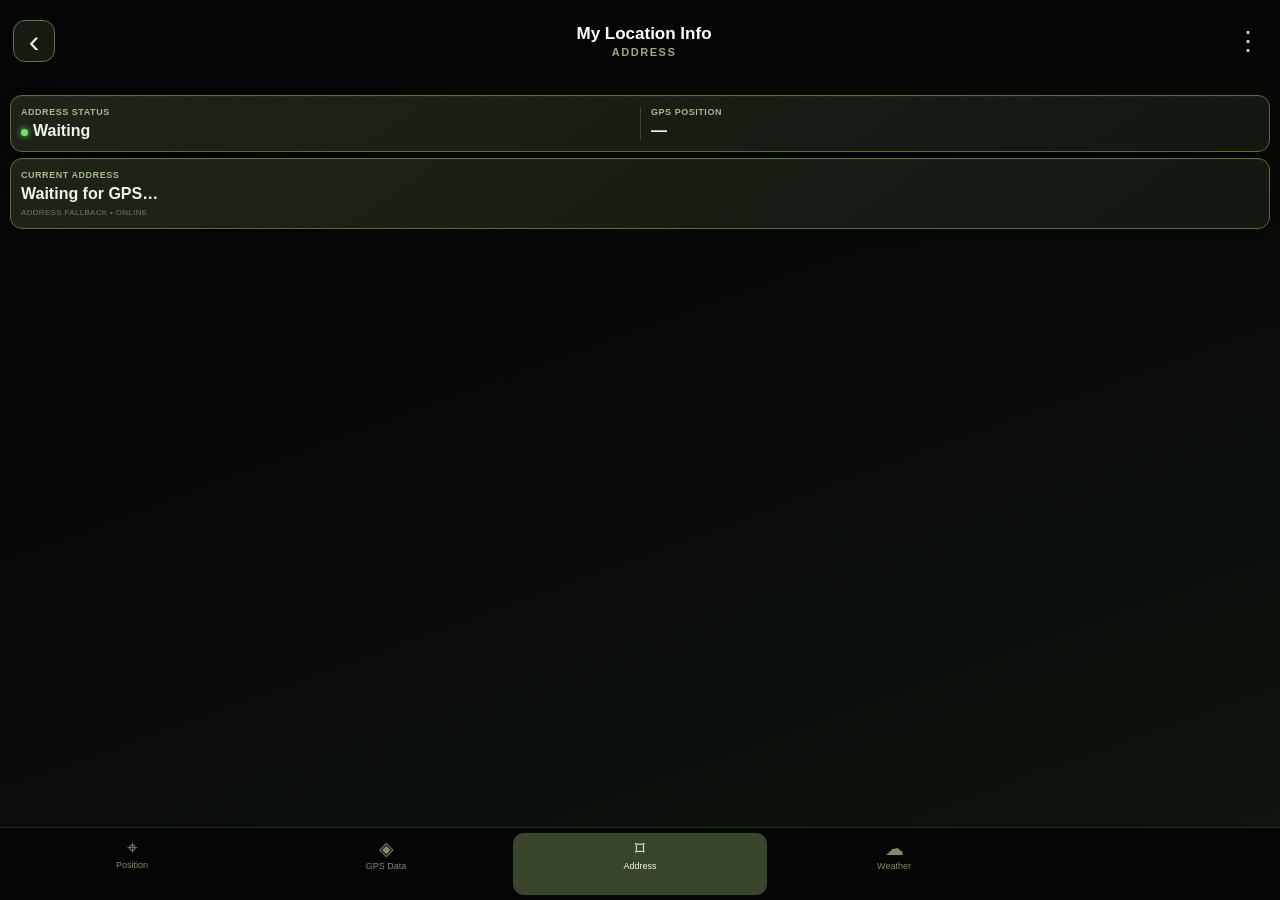
==== commit 31560105: "Add address fallback and four-tab navigation" ====
--- a/pages/address.html
+++ b/pages/address.html
@@ -1 +1 @@
-<!doctype html><html lang="en"><head><meta charset="utf-8"><meta name="viewport" content="width=device-width,initial-scale=1,viewport-fit=cover,user-scalable=no"><meta name="theme-color" content="#050505"><title>Address — My Location Info</title><link rel="stylesheet" href="../css/gps.css"></head><body><main class="gpsPage"><header class="appHead"><a class="back" href="../index.html">‹</a><div><div class="appName">My Location Info</div><div class="pageName">ADDRESS</div></div><button class="menu" type="button">⋮</button></header><section class="scrollArea"><section class="dataCard two"><div><label>Address Status</label><strong><i></i>Waiting</strong></div><div><label>GPS Position</label><strong id="coords">—</strong></div></section><section class="dataCard"><label>Current Address</label><strong id="addressText">Address lookup will be connected to the live GPS position.</strong><small>NETWORK LOOKUP • NOT REQUIRED FOR OFFLINE GPS</small></section></section><nav class="bottomNav"><a href="position.html">⌖<span>Position</span></a><a href="gps.html">◈<span>GPS Data</span></a><a class="active" href="address.html">⌑<span>Address</span></a><a href="weather.html">☁<span>Weather</span></a><a href="../index.html">⚙<span>Settings</span></a></nav></main><script src="../js/gps-engine.js"></script><script>(function(){addEventListener("gpsfix",e=>{const c=e.detail||{};if(Number.isFinite(c.latitude)&&Number.isFinite(c.longitude))document.getElementById("coords").textContent=c.latitude.toFixed(6)+"°, "+c.longitude.toFixed(6)+"°"});addEventListener("pageshow",()=>window.MyLocationGPS?.start())})();</script><script src="../js/tab-descriptions.js"></script></body></html>+<!doctype html><html lang="en"><head><meta charset="utf-8"><meta name="viewport" content="width=device-width,initial-scale=1,viewport-fit=cover,user-scalable=no"><meta name="theme-color" content="#050505"><title>Address — My Location Info</title><link rel="stylesheet" href="../css/gps.css"></head><body><main class="gpsPage"><header class="appHead"><a class="back" href="../index.html">‹</a><div><div class="appName">My Location Info</div><div class="pageName">ADDRESS</div></div><button class="menu" type="button">⋮</button></header><section class="scrollArea"><section class="dataCard two"><div><label>Address Status</label><strong><i></i>Waiting</strong></div><div><label>GPS Position</label><strong id="coords">—</strong></div></section><section class="dataCard"><label>Current Address</label><strong id="addressText">Waiting for GPS…</strong><small>ADDRESS FALLBACK • ONLINE</small></section></section><nav class="bottomNav"><a href="position.html" data-tab="position">⌖<span>Position</span></a><a href="gps.html" data-tab="gps">◈<span>GPS Data</span></a><a class="active" href="address.html" data-tab="address">⌑<span>Address</span></a><a href="weather.html" data-tab="weather">☁<span>Weather</span></a></nav></main><script src="../js/gps-engine.js"></script><script src="../js/fallback-services.js"></script><script>(function(){addEventListener("gpsfix",e=>{const c=e.detail||{};if(Number.isFinite(c.latitude)&&Number.isFinite(c.longitude)){document.getElementById("coords").textContent=c.latitude.toFixed(6)+"°, "+c.longitude.toFixed(6)+"°";window.MLIFallback?.reverseGeocode(c.latitude,c.longitude,(s,t)=>{document.getElementById("addressText").textContent=t;document.querySelector(".dataCard small").textContent=s+" • FALLBACK"})}});addEventListener("pageshow",()=>window.MyLocationGPS?.start())})();</script><script src="../js/tab-descriptions.js"></script></body></html>
